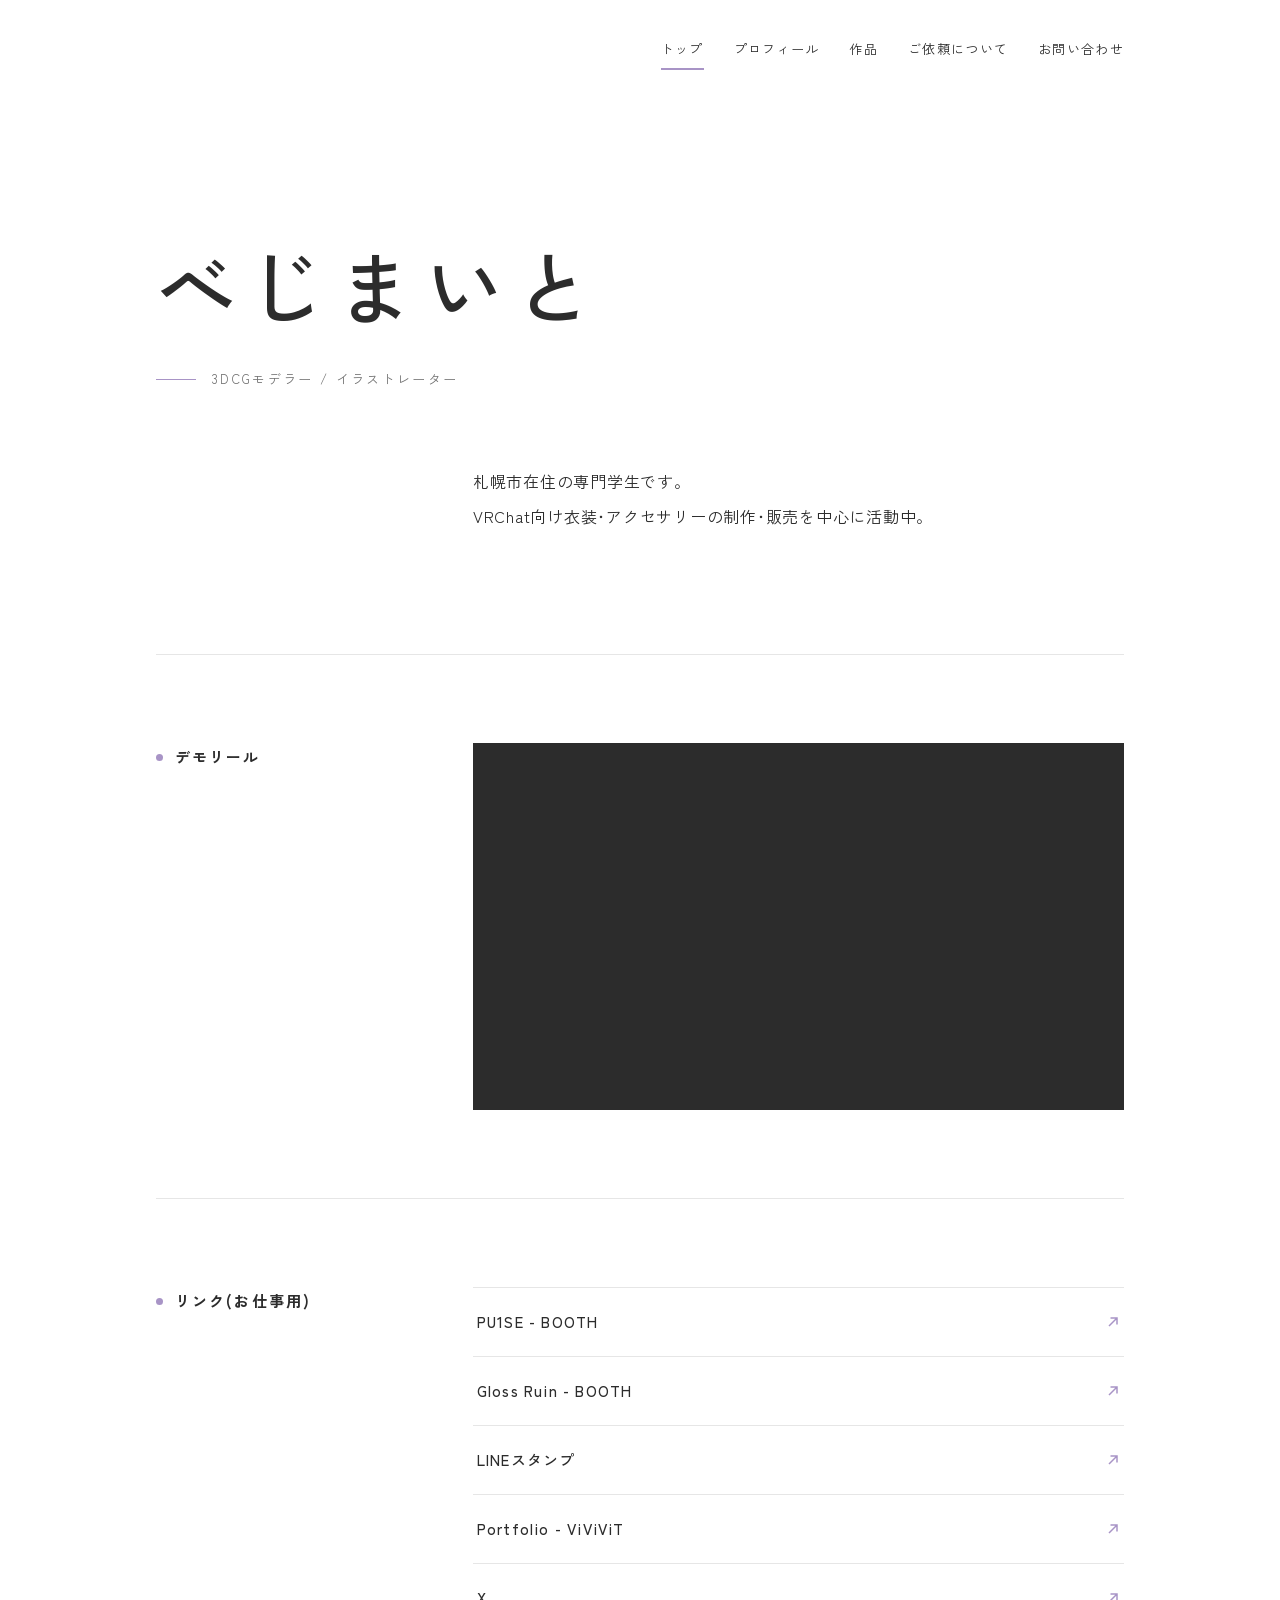
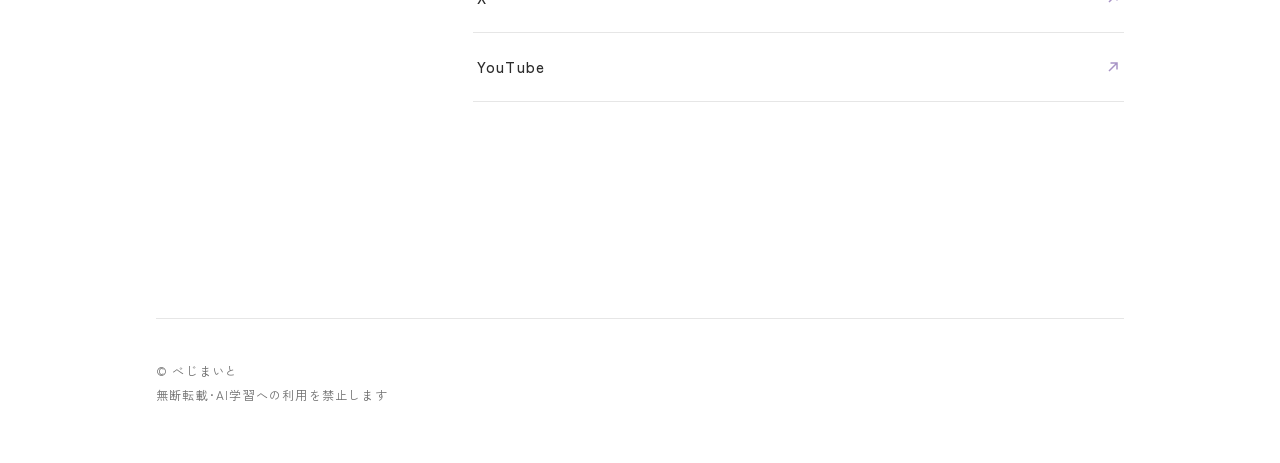
==== index.html @ 03b3bd24 "お仕事用サイトを公開 むぎ作成のひな形をもとに、HTMLの構造とCSSを仕上げた。 文章は変更なし。  Co-Authored-By: Claude Fable 5.2 <noreply@anthro" ====
<!DOCTYPE html>
<html lang="ja">
<head>
<meta charset="utf-8">
<meta name="viewport" content="width=device-width, initial-scale=1">
<title>べじまいと | 3DCGモデラー</title>
<link rel="icon" href="data:image/svg+xml,%3Csvg xmlns='http://www.w3.org/2000/svg' viewBox='0 0 32 32'%3E%3Crect width='32' height='32' rx='8' fill='%232C2C2C'/%3E%3Ccircle cx='16' cy='16' r='7' fill='%23A894C6'/%3E%3C/svg%3E">
<link rel="preconnect" href="https://fonts.googleapis.com">
<link rel="preconnect" href="https://fonts.gstatic.com" crossorigin>
<link rel="stylesheet" href="https://fonts.googleapis.com/css2?family=Zen+Kaku+Gothic+New:wght@400;500;700&display=swap">
<link rel="stylesheet" href="style.css">
</head>
<body>
<header class="site-header">
  <nav>
    <ul>
      <li><a href="index.html" aria-current="page">トップ</a></li>
      <li><a href="about.html">プロフィール</a></li>
      <li><a href="works.html">作品</a></li>
      <li><a href="commission.html">ご依頼について</a></li>
      <li><a href="contact.html">お問い合わせ</a></li>
    </ul>
  </nav>
</header>
<main>
  <section class="hero">
    <h1>べじまいと</h1>
    <p class="hero-role">3DCGモデラー / イラストレーター</p>
    <p class="hero-lead">札幌市在住の専門学生です。<br>
    VRChat向け衣装･アクセサリーの制作･販売を中心に活動中。</p>
  </section>

  <section class="block">
    <h2>デモリール</h2>
    <div class="block-body">
      <!-- デモリールは差し替え前提。まとめ直したらこの .video ブロックごと差し替える（外すときは section ごと消す） -->
      <div class="video">
        <iframe src="https://www.youtube.com/embed/ncJFKHN7b2Y" title="Demoreel" loading="lazy" referrerpolicy="strict-origin-when-cross-origin" allow="accelerometer; autoplay; clipboard-write; encrypted-media; gyroscope; picture-in-picture; web-share" allowfullscreen></iframe>
      </div>
    </div>
  </section>

  <section class="block">
    <h2>リンク(お仕事用)</h2>
    <div class="block-body">
      <ul class="links">
        <li><a href="https://vegemite0429.booth.pm/" target="_blank" rel="noopener">PU1SE - BOOTH</a></li>
        <li><a href="https://glossruin.booth.pm" target="_blank" rel="noopener">Gloss Ruin - BOOTH</a></li>
        <li><a href="https://line.me/S/shop/sticker/author/1406924/top" target="_blank" rel="noopener">LINEスタンプ</a></li>
        <li><a href="https://www.vivivit.com/vegm429" target="_blank" rel="noopener">Portfolio - ViViViT</a></li>
        <li><a href="https://x.com/VEGEmite0429" target="_blank" rel="noopener">X</a></li>
        <li><a href="https://www.youtube.com/@VEGEmite0429" target="_blank" rel="noopener">YouTube</a></li>
      </ul>
    </div>
  </section>
</main>
<footer>
  <p>© べじまいと<br>無断転載･AI学習への利用を禁止します</p>
</footer>
</body>
</html>
---- style.css ----
/* ==========================================================
   べじまいと お仕事サイト
   主色は --theme（紫）と --ink（グレー）の2色。
   ========================================================== */

:root {
  /* 主色（確定） */
  --theme: #A894C6;
  --ink: #2C2C2C;
  /* PolyNecoの色（控え。サイトの主色には使わない） */
  --gray: #BFC7C8;
  --blue: #72869C;
  --pink: #B87872;
  --bg: #ffffff;

  /* 主色2色を白で薄めた派生色 */
  --theme-soft: #F5F2F8;  /* 紫 12% */
  --muted: #707070;       /* グレー 68% */
  --line: #E6E6E6;        /* グレー 12% */

  --font: "Zen Kaku Gothic New", "Hiragino Kaku Gothic ProN", "Hiragino Sans",
          "Yu Gothic Medium", "Yu Gothic", "Noto Sans JP", Meiryo, sans-serif;

  /* レイアウト */
  --maxw: 1080px;                          /* 全体の最大幅 */
  --gutter: clamp(20px, 5.5vw, 56px);      /* 画面端の余白 */
  --side: 240px;                           /* 見出し用の左カラム幅 */
  --col-gap: clamp(32px, 6vw, 80px);       /* 左カラムと本文の間 */
  --section: clamp(48px, 7vw, 88px);       /* セクション上下の余白 */
}

*, *::before, *::after { box-sizing: border-box; }

html { -webkit-text-size-adjust: 100%; }

body {
  margin: 0;
  font-family: var(--font);
  font-size: 0.9375rem;
  line-height: 2;
  letter-spacing: 0.05em;
  color: var(--ink);
  background: var(--bg);
  line-break: strict;
  -webkit-font-smoothing: antialiased;
  -moz-osx-font-smoothing: grayscale;
}

::selection { background: var(--theme); color: #fff; }

h1, h2, h3 { word-break: auto-phrase; }  /* 見出しは文節単位で折り返す（対応ブラウザのみ） */

a { color: inherit; }
a:focus-visible {
  outline: 2px solid var(--theme);
  outline-offset: 4px;
}

header, main, footer {
  max-width: var(--maxw);
  margin: 0 auto;
  padding: 0 var(--gutter);
}

/* ---------- ヘッダー・ナビ ---------- */

.site-header {
  display: flex;
  flex-wrap: wrap;
  align-items: center;
  justify-content: space-between;
  gap: 12px 32px;
  padding-top: 28px;
  padding-bottom: 28px;
}

.brand {
  font-size: 0.9375rem;
  font-weight: 700;
  letter-spacing: 0.18em;
  text-decoration: none;
}

nav { margin-left: auto; }

nav ul {
  display: flex;
  flex-wrap: wrap;
  gap: 4px 30px;
  list-style: none;
  margin: 0;
  padding: 0;
}

nav a {
  display: inline-block;
  padding: 8px 0;
  font-size: 0.8125rem;
  letter-spacing: 0.1em;
  text-decoration: none;
  background: linear-gradient(var(--theme), var(--theme)) no-repeat left bottom / 0 2px;
  transition: background-size 0.35s ease;
}
nav a:hover,
nav a[aria-current="page"] { background-size: 100% 2px; }

/* ---------- トップの導入 ---------- */

.hero {
  display: grid;
  grid-template-columns: var(--side) minmax(0, 1fr);
  column-gap: var(--col-gap);
  padding-top: clamp(56px, 11vw, 136px);
  padding-bottom: clamp(64px, 10vw, 120px);
}

.hero h1 {
  grid-column: 1 / -1;
  margin: 0;
  font-size: clamp(2.5rem, 8.5vw, 5rem);
  font-weight: 500;
  letter-spacing: 0.12em;
  line-height: 1.25;
}

.hero-role {
  grid-column: 1 / -1;
  display: flex;
  align-items: center;
  gap: 16px;
  margin: clamp(20px, 3vw, 32px) 0 0;
  font-size: 0.8125rem;
  letter-spacing: 0.18em;
  color: var(--muted);
}
.hero-role::before {
  content: "";
  flex: none;
  width: 40px;
  height: 1px;
  background: var(--theme);
}

.hero-lead {
  grid-column: 2;
  margin: clamp(40px, 6vw, 72px) 0 0;
  font-size: 1rem;
  line-height: 2.2;
}

/* ---------- 下層ページのタイトル ---------- */

.page-head {
  padding-top: clamp(48px, 9vw, 112px);
  padding-bottom: clamp(48px, 7vw, 88px);
}

.page-head h1 {
  margin: 0;
  font-size: clamp(1.75rem, 5vw, 2.75rem);
  font-weight: 500;
  letter-spacing: 0.14em;
  line-height: 1.4;
}
.page-head h1::after {
  content: "";
  display: block;
  width: 40px;
  height: 2px;
  margin-top: clamp(20px, 3vw, 28px);
  background: var(--theme);
}

/* ---------- セクション（左に見出し・右に本文） ---------- */

main { padding-bottom: clamp(64px, 10vw, 128px); }

.block {
  display: grid;
  grid-template-columns: var(--side) minmax(0, 1fr);
  column-gap: var(--col-gap);
  padding: var(--section) 0;
  border-top: 1px solid var(--line);
}

.block > h2 {
  grid-column: 1;
  align-self: start;
  position: sticky;
  top: 32px;
  display: flex;
  align-items: baseline;
  gap: 12px;
  margin: 0;
  font-size: 0.9375rem;
  font-weight: 700;
  letter-spacing: 0.14em;
  line-height: 1.8;
}
.block > h2::before {
  content: "";
  flex: none;
  width: 7px;
  height: 7px;
  border-radius: 50%;
  background: var(--theme);
  transform: translateY(-2px);
}

.block-body {
  grid-column: 2;
  min-width: 0;
}
.block-body > :first-child { margin-top: 0; }
.block-body > :last-child { margin-bottom: 0; }

.block-body p {
  max-width: 44em;
  margin: 0 0 1.6em;
}

.block-body h3 {
  margin: 3.2em 0 1em;
  padding-bottom: 0.9em;
  border-bottom: 1px solid var(--line);
  font-size: 0.9375rem;
  font-weight: 700;
  letter-spacing: 0.1em;
  line-height: 1.8;
}

/* 本文中のリンク */
.block-body p a {
  text-decoration: underline;
  text-decoration-color: var(--theme);
  text-decoration-thickness: 2px;
  text-underline-offset: 0.35em;
  overflow-wrap: anywhere;
  transition: background-color 0.25s ease;
}
.block-body p a:hover { background-color: var(--theme-soft); }

/* ---------- リンク一覧 ---------- */

.links {
  list-style: none;
  margin: 0 0 1.6em;
  padding: 0;
  border-top: 1px solid var(--line);
}
.links li { border-bottom: 1px solid var(--line); }

.links a {
  display: flex;
  align-items: center;
  justify-content: space-between;
  gap: 16px;
  padding: 22px 4px;
  font-weight: 500;
  letter-spacing: 0.08em;
  line-height: 1.6;
  text-decoration: none;
  background: linear-gradient(var(--theme), var(--theme)) no-repeat left bottom / 0 2px;
  transition: background-size 0.45s ease, padding-left 0.35s ease;
}
.links a::after {
  content: "";
  flex: none;
  width: 14px;
  height: 14px;
  background: var(--theme);
  -webkit-mask: url("data:image/svg+xml,%3Csvg xmlns='http://www.w3.org/2000/svg' viewBox='0 0 14 14' fill='none' stroke='black' stroke-width='1.5'%3E%3Cpath d='M3 11 11 3M4.5 3H11v6.5'/%3E%3C/svg%3E") center / contain no-repeat;
          mask: url("data:image/svg+xml,%3Csvg xmlns='http://www.w3.org/2000/svg' viewBox='0 0 14 14' fill='none' stroke='black' stroke-width='1.5'%3E%3Cpath d='M3 11 11 3M4.5 3H11v6.5'/%3E%3C/svg%3E") center / contain no-repeat;
  transition: transform 0.35s ease;
}
.links a:hover {
  background-size: 100% 2px;
  padding-left: 14px;
}
.links a:hover::after { transform: translate(3px, -3px); }

/* ---------- デモリール（16:9の枠。差し替え前提） ---------- */

.video {
  aspect-ratio: 16 / 9;
  width: 100%;
  background: var(--ink);
}
.video iframe {
  display: block;
  width: 100%;
  height: 100%;
  border: 0;
}

/* ---------- お知らせ枠（受付状況） ---------- */

.block-body .notice {
  max-width: none;
  margin-bottom: 2.4em;
  padding: clamp(20px, 3vw, 28px) clamp(20px, 3.5vw, 32px);
  border-left: 3px solid var(--theme);
  background: var(--theme-soft);
  line-height: 1.9;
  word-break: auto-phrase;  /* 文節の途中で折り返さない（対応ブラウザのみ） */
}

/* ---------- 「・」始まりの箇条書き（2行目以降を字下げ） ---------- */

.items p {
  margin: 0;
  padding: 0.5em 0 0.5em 1em;
  text-indent: -1em;
}

/* 罫線で区切る版 */
.items--rows { border-top: 1px solid var(--line); }
.items--rows p {
  max-width: none;
  padding-top: 18px;
  padding-bottom: 18px;
  border-bottom: 1px solid var(--line);
  font-weight: 500;
  letter-spacing: 0.08em;
}

/* ---------- ご依頼の流れ ---------- */

.flow {
  list-style: none;
  margin: 0;
  padding: 0;
}
.flow li {
  position: relative;
  padding: 0 0 2.6em 2.4em;
}
.flow li:last-child { padding-bottom: 0; }

.flow li::before {
  content: "";
  position: absolute;
  left: 0;
  top: 11px;
  width: 9px;
  height: 9px;
  border: 2px solid var(--theme);
  border-radius: 50%;
  background: var(--bg);
}
.flow li::after {
  content: "";
  position: absolute;
  left: 4px;
  top: 28px;
  bottom: -3px;
  width: 1px;
  background: var(--line);
}
.flow li:last-child::after { display: none; }

.flow p { margin: 0; }
.flow p:first-child {
  font-size: 1rem;
  letter-spacing: 0.08em;
}
.flow p + p { margin-top: 0.3em; }

/* ---------- フッター ---------- */

footer p {
  margin: 0;
  padding: 40px 0 56px;
  border-top: 1px solid var(--line);
  font-size: 0.75rem;
  letter-spacing: 0.1em;
  line-height: 2;
  color: var(--muted);
}

/* ---------- 表示時のふわっと出る動き ---------- */

@media (prefers-reduced-motion: no-preference) {
  .hero > *,
  .page-head > * {
    animation: rise 0.9s cubic-bezier(0.2, 0.7, 0.2, 1) both;
  }
  .hero > :nth-child(2) { animation-delay: 0.1s; }
  .hero > :nth-child(3) { animation-delay: 0.2s; }
}
@keyframes rise {
  from { opacity: 0; transform: translateY(14px); }
}

/* ---------- タブレット以下：1カラム ---------- */

@media (max-width: 800px) {
  .hero,
  .block { grid-template-columns: minmax(0, 1fr); }

  .hero-lead,
  .block-body { grid-column: 1; }

  .block { row-gap: 28px; }
  .block > h2 { position: static; }
}

/* ---------- スマホ ---------- */

@media (max-width: 640px) {
  .site-header {
    padding-top: 20px;
    padding-bottom: 12px;
  }

  nav {
    width: 100%;
    margin-left: 0;
  }
  nav ul {
    justify-content: space-between;
    gap: 0 8px;
  }
  nav a {
    padding: 10px 0;
    font-size: clamp(0.6875rem, 3.1vw, 0.8125rem);
    letter-spacing: 0.02em;
  }

  .hero-role { letter-spacing: 0.12em; }
  .hero-role::before { width: 28px; }
  .hero-lead { line-height: 2.1; }

  .links a { padding: 20px 2px; }
}

/* ---------- ごく狭い画面：ナビは左詰めで折り返す ---------- */

@media (max-width: 350px) {
  nav ul {
    justify-content: flex-start;
    gap: 0 20px;
  }
}
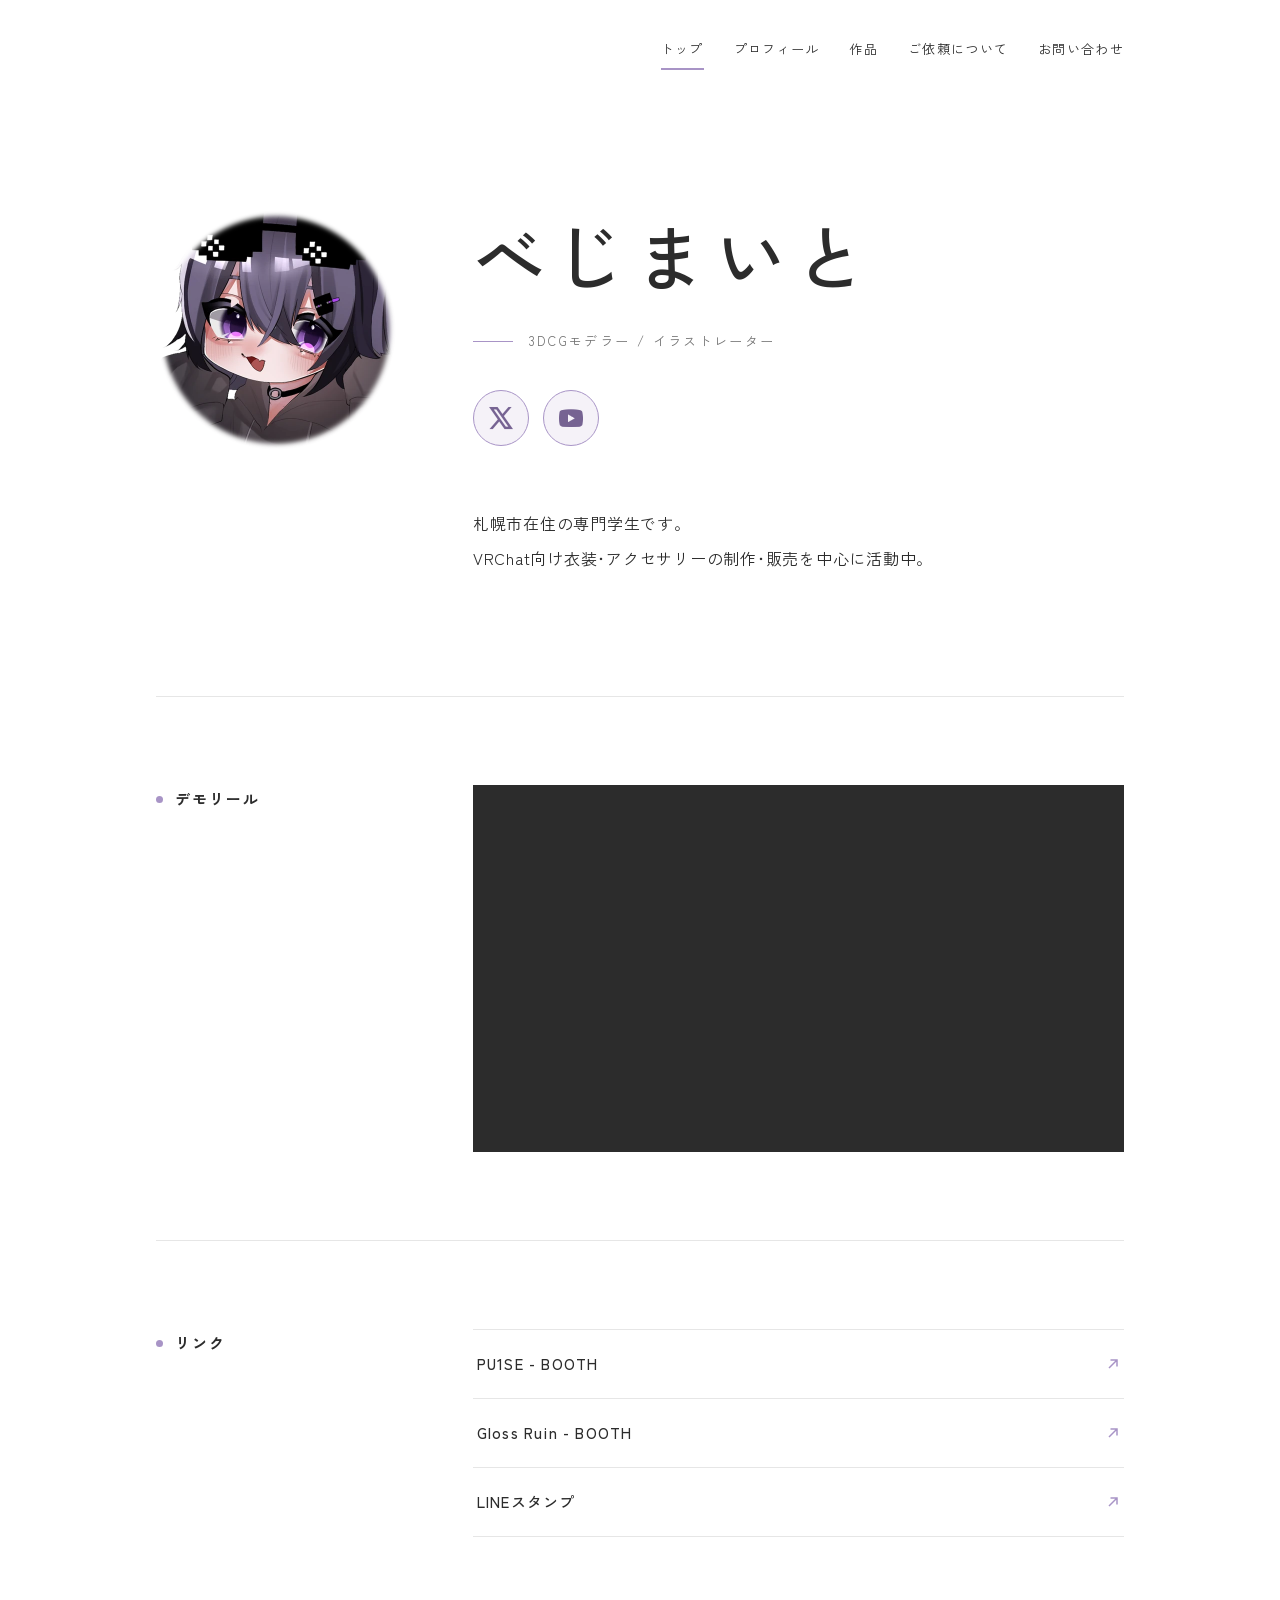
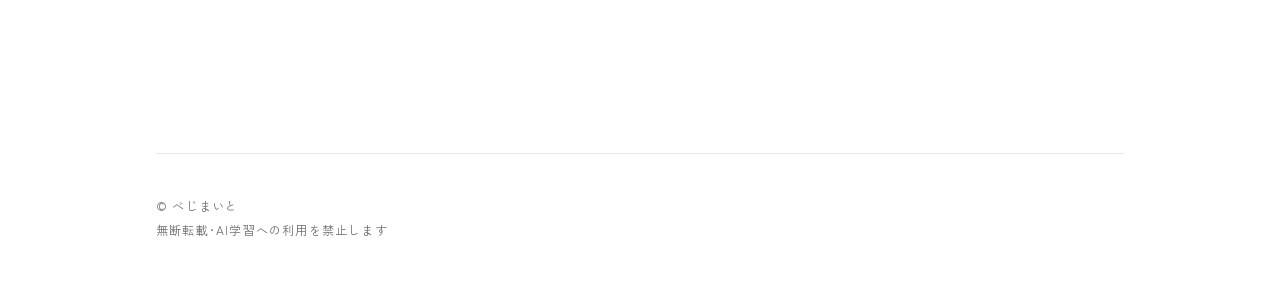
==== commit 71458aaf: "リンク構成の変更・ポートフォリオ枠・OGP設定 - トップ：プロフィールアイコンを追加、XとYouTubeをアイコンボタンに - トップ：見出しを「リンク」に、ViViViTを作品ページへ移動 - 作" ====
--- a/index.html
+++ b/index.html
@@ -4,7 +4,20 @@
 <meta charset="utf-8">
 <meta name="viewport" content="width=device-width, initial-scale=1">
 <title>べじまいと | 3DCGモデラー</title>
-<link rel="icon" href="data:image/svg+xml,%3Csvg xmlns='http://www.w3.org/2000/svg' viewBox='0 0 32 32'%3E%3Crect width='32' height='32' rx='8' fill='%232C2C2C'/%3E%3Ccircle cx='16' cy='16' r='7' fill='%23A894C6'/%3E%3C/svg%3E">
+<meta name="description" content="3DCGモデラー / イラストレーター。札幌市在住の専門学生です。VRChat向け衣装･アクセサリーの制作･販売を中心に活動中。">
+<!-- OGP（SNSに貼ったときの表示）。画像は仮。素材が揃ったら assets/ogp.png を差し替える -->
+<meta property="og:site_name" content="べじまいと">
+<meta property="og:type" content="website">
+<meta property="og:locale" content="ja_JP">
+<meta property="og:title" content="べじまいと | 3DCGモデラー">
+<meta property="og:description" content="3DCGモデラー / イラストレーター。札幌市在住の専門学生です。VRChat向け衣装･アクセサリーの制作･販売を中心に活動中。">
+<meta property="og:url" content="https://vegemite0429.github.io/">
+<meta property="og:image" content="https://vegemite0429.github.io/assets/ogp.png">
+<meta property="og:image:width" content="1200">
+<meta property="og:image:height" content="630">
+<meta name="twitter:card" content="summary_large_image">
+<link rel="icon" type="image/png" href="assets/favicon.png">
+<link rel="apple-touch-icon" href="assets/apple-touch-icon.png">
 <link rel="preconnect" href="https://fonts.googleapis.com">
 <link rel="preconnect" href="https://fonts.gstatic.com" crossorigin>
 <link rel="stylesheet" href="https://fonts.googleapis.com/css2?family=Zen+Kaku+Gothic+New:wght@400;500;700&display=swap">
@@ -24,8 +37,14 @@
 </header>
 <main>
   <section class="hero">
+    <img class="hero-avatar" src="assets/profile.webp" alt="" width="480" height="480">
     <h1>べじまいと</h1>
     <p class="hero-role">3DCGモデラー / イラストレーター</p>
+    <!-- SNSはアイコンで表示。増やすときは li を足す -->
+    <ul class="sns">
+      <li><a href="https://x.com/VEGEmite0429" target="_blank" rel="noopener"><img src="assets/icon/icon_x.png" alt="X" width="24" height="24"></a></li>
+      <li><a href="https://www.youtube.com/@VEGEmite0429" target="_blank" rel="noopener"><img src="assets/icon/icon_youtube.png" alt="YouTube" width="24" height="24"></a></li>
+    </ul>
     <p class="hero-lead">札幌市在住の専門学生です。<br>
     VRChat向け衣装･アクセサリーの制作･販売を中心に活動中。</p>
   </section>
@@ -41,15 +60,13 @@
   </section>
 
   <section class="block">
-    <h2>リンク(お仕事用)</h2>
+    <h2>リンク</h2>
     <div class="block-body">
+      <!-- 販売リンク。BOOTHとLINEスタンプはアイコンなし（テキストのまま） -->
       <ul class="links">
         <li><a href="https://vegemite0429.booth.pm/" target="_blank" rel="noopener">PU1SE - BOOTH</a></li>
         <li><a href="https://glossruin.booth.pm" target="_blank" rel="noopener">Gloss Ruin - BOOTH</a></li>
         <li><a href="https://line.me/S/shop/sticker/author/1406924/top" target="_blank" rel="noopener">LINEスタンプ</a></li>
-        <li><a href="https://www.vivivit.com/vegm429" target="_blank" rel="noopener">Portfolio - ViViViT</a></li>
-        <li><a href="https://x.com/VEGEmite0429" target="_blank" rel="noopener">X</a></li>
-        <li><a href="https://www.youtube.com/@VEGEmite0429" target="_blank" rel="noopener">YouTube</a></li>
       </ul>
     </div>
   </section>
--- a/style.css
+++ b/style.css
@@ -104,31 +104,44 @@
 nav a:hover,
 nav a[aria-current="page"] { background-size: 100% 2px; }
 
-/* ---------- トップの導入 ---------- */
+/* ---------- トップの導入（左にアイコン、右に名前とSNS） ---------- */
 
 .hero {
   display: grid;
   grid-template-columns: var(--side) minmax(0, 1fr);
   column-gap: var(--col-gap);
-  padding-top: clamp(56px, 11vw, 136px);
+  align-items: start;
+  padding-top: clamp(48px, 9vw, 112px);
   padding-bottom: clamp(64px, 10vw, 120px);
 }
 
+.hero-avatar {
+  grid-column: 1;
+  grid-row: 1 / span 3;
+  display: block;
+  width: 100%;
+  max-width: var(--side);
+  height: auto;
+}
+
+.hero h1,
+.hero-role,
+.sns,
+.hero-lead { grid-column: 2; }
+
 .hero h1 {
-  grid-column: 1 / -1;
-  margin: 0;
-  font-size: clamp(2.5rem, 8.5vw, 5rem);
+  margin: 0;
+  font-size: clamp(2.5rem, 7vw, 4.5rem);
   font-weight: 500;
   letter-spacing: 0.12em;
   line-height: 1.25;
 }
 
 .hero-role {
-  grid-column: 1 / -1;
   display: flex;
   align-items: center;
   gap: 16px;
-  margin: clamp(20px, 3vw, 32px) 0 0;
+  margin: clamp(16px, 2.4vw, 24px) 0 0;
   font-size: 0.8125rem;
   letter-spacing: 0.18em;
   color: var(--muted);
@@ -142,11 +155,43 @@
 }
 
 .hero-lead {
-  grid-column: 2;
-  margin: clamp(40px, 6vw, 72px) 0 0;
+  margin: clamp(36px, 5vw, 56px) 0 0;
   font-size: 1rem;
   line-height: 2.2;
 }
+
+/* ---------- SNSのアイコンボタン ---------- */
+
+.sns {
+  display: flex;
+  flex-wrap: wrap;
+  gap: 14px;
+  list-style: none;
+  margin: clamp(24px, 3.2vw, 32px) 0 0;
+  padding: 0;
+}
+.sns a {
+  display: grid;
+  place-items: center;
+  width: 56px;
+  height: 56px;
+  border: 1px solid var(--theme);
+  border-radius: 50%;
+  background: var(--theme-soft);
+  transition: background-color 0.3s ease, transform 0.3s ease;
+}
+.sns img {
+  display: block;
+  width: 24px;
+  height: 24px;
+  object-fit: contain;
+  transition: filter 0.3s ease;
+}
+.sns a:hover {
+  background: var(--theme);
+  transform: translateY(-3px);
+}
+.sns a:hover img { filter: brightness(0) invert(1); }  /* アイコンを白に */
 
 /* ---------- 下層ページのタイトル ---------- */
 
@@ -211,6 +256,25 @@
   grid-column: 2;
   min-width: 0;
 }
+/* 左カラムに見出しの代わりに置くもの（プロフィールのアイコン） */
+.block-side {
+  grid-column: 1;
+  align-self: start;
+}
+.avatar {
+  display: block;
+  width: 100%;
+  max-width: var(--side);
+  height: auto;
+}
+
+/* 見出しのないページ用：本文を左端から始める */
+.block--full {
+  display: block;
+  padding-top: 0;
+  border-top: 0;
+}
+
 .block-body > :first-child { margin-top: 0; }
 .block-body > :last-child { margin-bottom: 0; }
 
@@ -230,7 +294,7 @@
 }
 
 /* 本文中のリンク */
-.block-body p a {
+.block-body p a:not(.button) {
   text-decoration: underline;
   text-decoration-color: var(--theme);
   text-decoration-thickness: 2px;
@@ -238,7 +302,7 @@
   overflow-wrap: anywhere;
   transition: background-color 0.25s ease;
 }
-.block-body p a:hover { background-color: var(--theme-soft); }
+.block-body p a:not(.button):hover { background-color: var(--theme-soft); }
 
 /* ---------- リンク一覧 ---------- */
 
@@ -279,6 +343,137 @@
 }
 .links a:hover::after { transform: translate(3px, -3px); }
 
+/* ---------- カード型のリンク（アイコン＋名前。2つ横並び） ---------- */
+
+.cards {
+  display: grid;
+  grid-template-columns: repeat(2, minmax(0, 1fr));
+  gap: clamp(12px, 2vw, 20px);
+  list-style: none;
+  margin: 0 0 1.6em;
+  padding: 0;
+}
+
+.card {
+  position: relative;
+  display: flex;
+  flex-direction: column;
+  justify-content: space-between;
+  gap: clamp(28px, 4.5vw, 48px);
+  height: 100%;
+  padding: clamp(20px, 3vw, 30px);
+  border: 1px solid var(--line);
+  background: var(--bg);
+  text-decoration: none;
+  transition: border-color 0.3s ease, transform 0.3s ease, box-shadow 0.3s ease;
+}
+.card-icon {
+  display: block;
+  width: 28px;
+  height: 28px;
+  object-fit: contain;
+}
+.card-name {
+  font-size: clamp(1rem, 2.4vw, 1.25rem);
+  font-weight: 500;
+  letter-spacing: 0.1em;
+  line-height: 1.5;
+}
+.card::after {  /* 右上の矢印 */
+  content: "";
+  position: absolute;
+  top: clamp(22px, 3.2vw, 34px);
+  right: clamp(20px, 3vw, 30px);
+  width: 16px;
+  height: 16px;
+  background: var(--theme);
+  -webkit-mask: url("data:image/svg+xml,%3Csvg xmlns='http://www.w3.org/2000/svg' viewBox='0 0 14 14' fill='none' stroke='black' stroke-width='1.5'%3E%3Cpath d='M3 11 11 3M4.5 3H11v6.5'/%3E%3C/svg%3E") center / contain no-repeat;
+          mask: url("data:image/svg+xml,%3Csvg xmlns='http://www.w3.org/2000/svg' viewBox='0 0 14 14' fill='none' stroke='black' stroke-width='1.5'%3E%3Cpath d='M3 11 11 3M4.5 3H11v6.5'/%3E%3C/svg%3E") center / contain no-repeat;
+  transition: transform 0.35s ease;
+}
+.card:hover {
+  border-color: var(--theme);
+  transform: translateY(-3px);
+  box-shadow: 0 14px 32px -20px rgba(44, 44, 44, 0.35);
+}
+.card:hover::after { transform: translate(3px, -3px); }
+
+/* ---------- ポートフォリオの枠（作品ページの一番上） ---------- */
+
+.feature {
+  margin-bottom: clamp(8px, 2vw, 24px);
+  padding: clamp(24px, 5vw, 56px);
+  background: var(--theme-soft);
+}
+.feature > h2 {
+  display: flex;
+  align-items: baseline;
+  gap: 12px;
+  margin: 0 0 clamp(20px, 3.2vw, 32px);
+  font-size: 1.0625rem;
+  font-weight: 700;
+  letter-spacing: 0.14em;
+  line-height: 1.8;
+}
+.feature > h2::before {
+  content: "";
+  flex: none;
+  width: 7px;
+  height: 7px;
+  border-radius: 50%;
+  background: var(--theme);
+  transform: translateY(-2px);
+}
+.feature .cards { margin-bottom: 0; }
+.feature .card { border-color: transparent; }
+.feature .card:hover { border-color: var(--theme); }
+.feature + .block { border-top: 0; }
+
+/* ---------- ボタン（サイト内の別ページへ） ---------- */
+
+.block-body .cta { margin-top: 2.4em; }
+
+.button {
+  display: inline-flex;
+  align-items: center;
+  gap: 14px;
+  padding: 14px 26px 14px 24px;
+  border: 1px solid var(--ink);
+  border-radius: 999px;
+  font-weight: 500;
+  letter-spacing: 0.12em;
+  line-height: 1.6;
+  text-decoration: none;
+  transition: background-color 0.3s ease, color 0.3s ease;
+}
+.button img {
+  display: block;
+  width: 20px;
+  height: 20px;
+  object-fit: contain;
+  transition: filter 0.3s ease;
+}
+.button::after {  /* 右向きの矢印 */
+  content: "";
+  flex: none;
+  width: 14px;
+  height: 14px;
+  margin-left: 6px;
+  background: var(--theme);
+  -webkit-mask: url("data:image/svg+xml,%3Csvg xmlns='http://www.w3.org/2000/svg' viewBox='0 0 14 14' fill='none' stroke='black' stroke-width='1.5'%3E%3Cpath d='M1.5 7h11M8 2.5 12.5 7 8 11.5'/%3E%3C/svg%3E") center / contain no-repeat;
+          mask: url("data:image/svg+xml,%3Csvg xmlns='http://www.w3.org/2000/svg' viewBox='0 0 14 14' fill='none' stroke='black' stroke-width='1.5'%3E%3Cpath d='M1.5 7h11M8 2.5 12.5 7 8 11.5'/%3E%3C/svg%3E") center / contain no-repeat;
+  transition: transform 0.35s ease, background-color 0.3s ease;
+}
+.button:hover {
+  background: var(--ink);
+  color: #fff;
+}
+.button:hover img { filter: brightness(0) invert(1); }
+.button:hover::after {
+  background: #fff;
+  transform: translateX(4px);
+}
+
 /* ---------- デモリール（16:9の枠。差し替え前提） ---------- */
 
 .video {
@@ -385,8 +580,10 @@
   .page-head > * {
     animation: rise 0.9s cubic-bezier(0.2, 0.7, 0.2, 1) both;
   }
-  .hero > :nth-child(2) { animation-delay: 0.1s; }
-  .hero > :nth-child(3) { animation-delay: 0.2s; }
+  .hero > :nth-child(2) { animation-delay: 0.08s; }
+  .hero > :nth-child(3) { animation-delay: 0.16s; }
+  .hero > :nth-child(4) { animation-delay: 0.24s; }
+  .hero > :nth-child(5) { animation-delay: 0.32s; }
 }
 @keyframes rise {
   from { opacity: 0; transform: translateY(14px); }
@@ -398,8 +595,22 @@
   .hero,
   .block { grid-template-columns: minmax(0, 1fr); }
 
+  .hero-avatar,
+  .hero h1,
+  .hero-role,
+  .sns,
   .hero-lead,
   .block-body { grid-column: 1; }
+
+  .hero-avatar {
+    grid-row: auto;
+    width: clamp(112px, 26vw, 160px);
+    margin: 0 0 clamp(20px, 4vw, 32px) -6px;  /* 画像の縁の透明ぶんだけ左へ */
+  }
+  .avatar {
+    width: clamp(112px, 26vw, 160px);
+    margin-left: -6px;
+  }
 
   .block { row-gap: 28px; }
   .block > h2 { position: static; }
@@ -432,6 +643,32 @@
   .hero-lead { line-height: 2.1; }
 
   .links a { padding: 20px 2px; }
+
+  .sns a { width: 52px; height: 52px; }
+}
+
+/* ---------- 狭いスマホ：カードは縦に積んで、横長の行にする ---------- */
+
+@media (max-width: 480px) {
+  .cards { grid-template-columns: minmax(0, 1fr); }
+
+  .card {
+    flex-direction: row;
+    align-items: center;
+    justify-content: flex-start;
+    gap: 16px;
+    padding: 20px 52px 20px 20px;
+  }
+  .card-icon {
+    flex: none;
+    width: 24px;
+    height: 24px;
+  }
+  .card::after {
+    top: 50%;
+    right: 20px;
+    margin-top: -8px;
+  }
 }
 
 /* ---------- ごく狭い画面：ナビは左詰めで折り返す ---------- */
